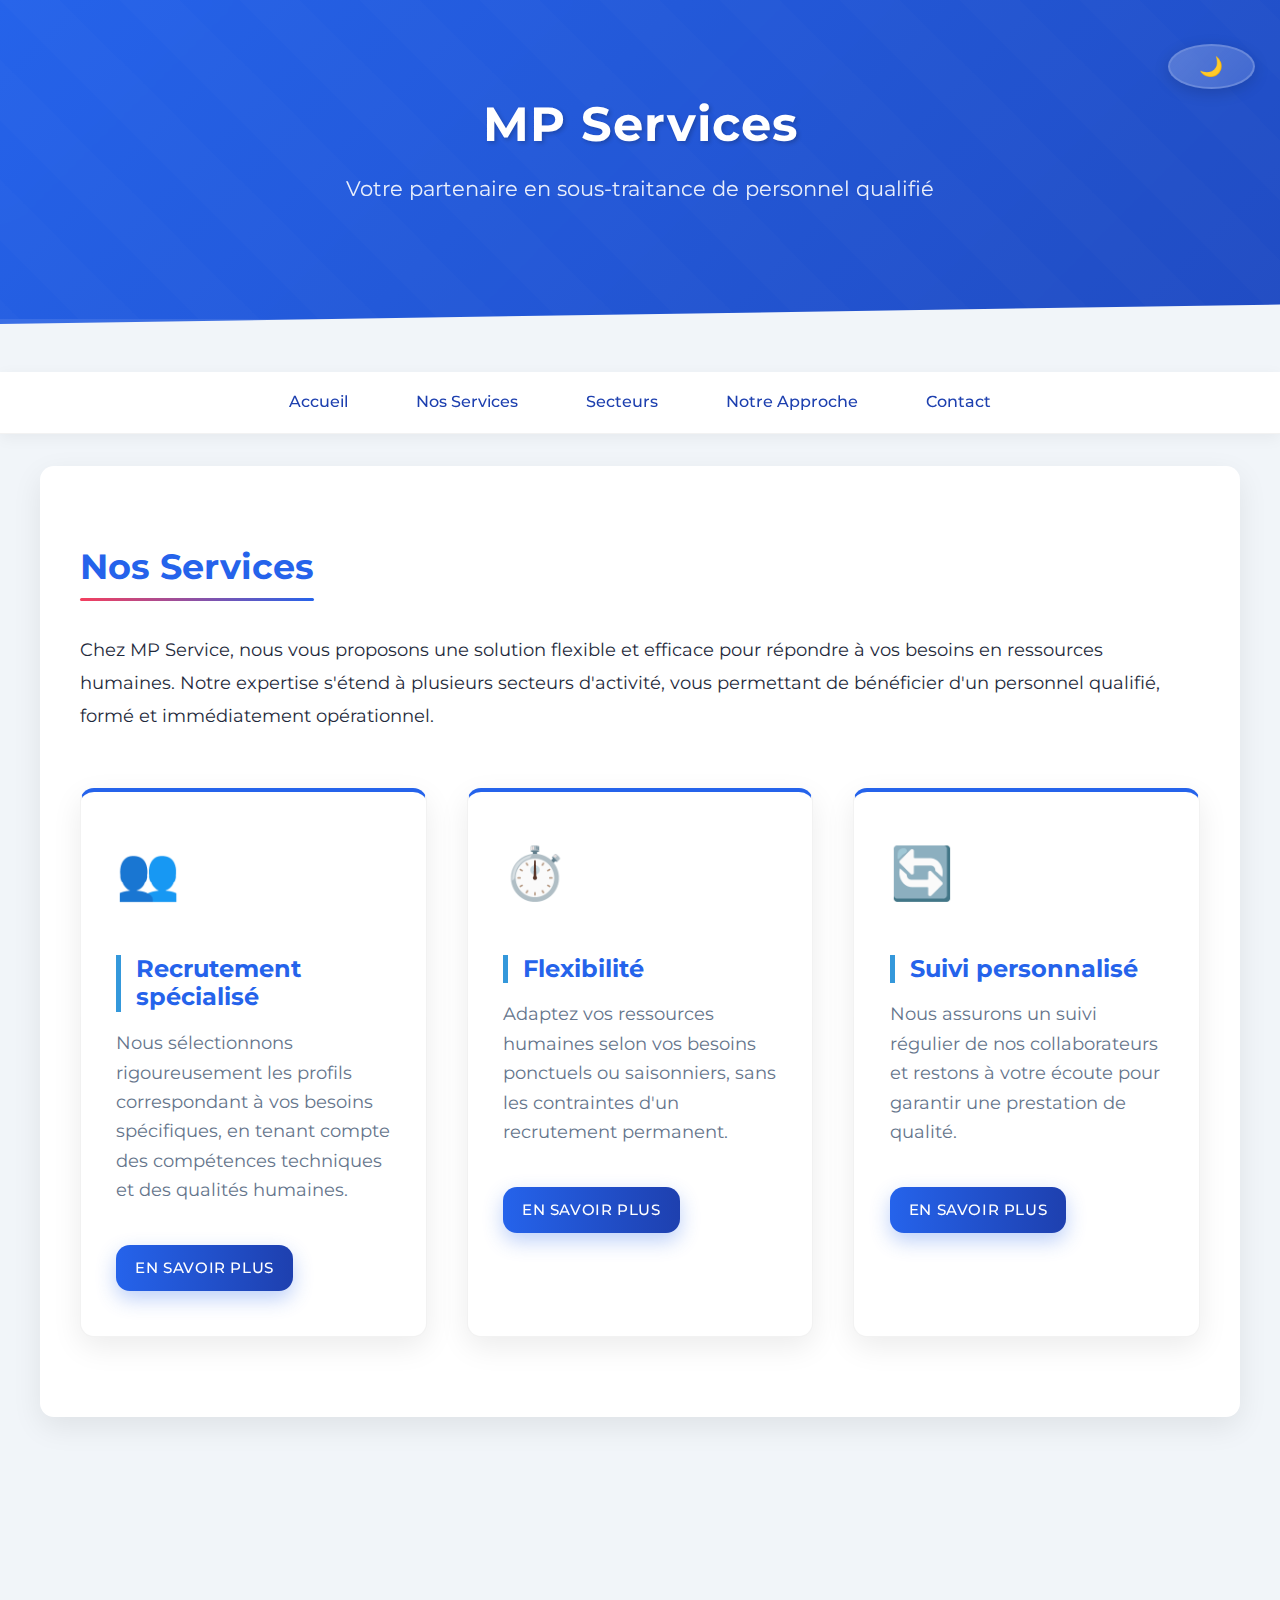
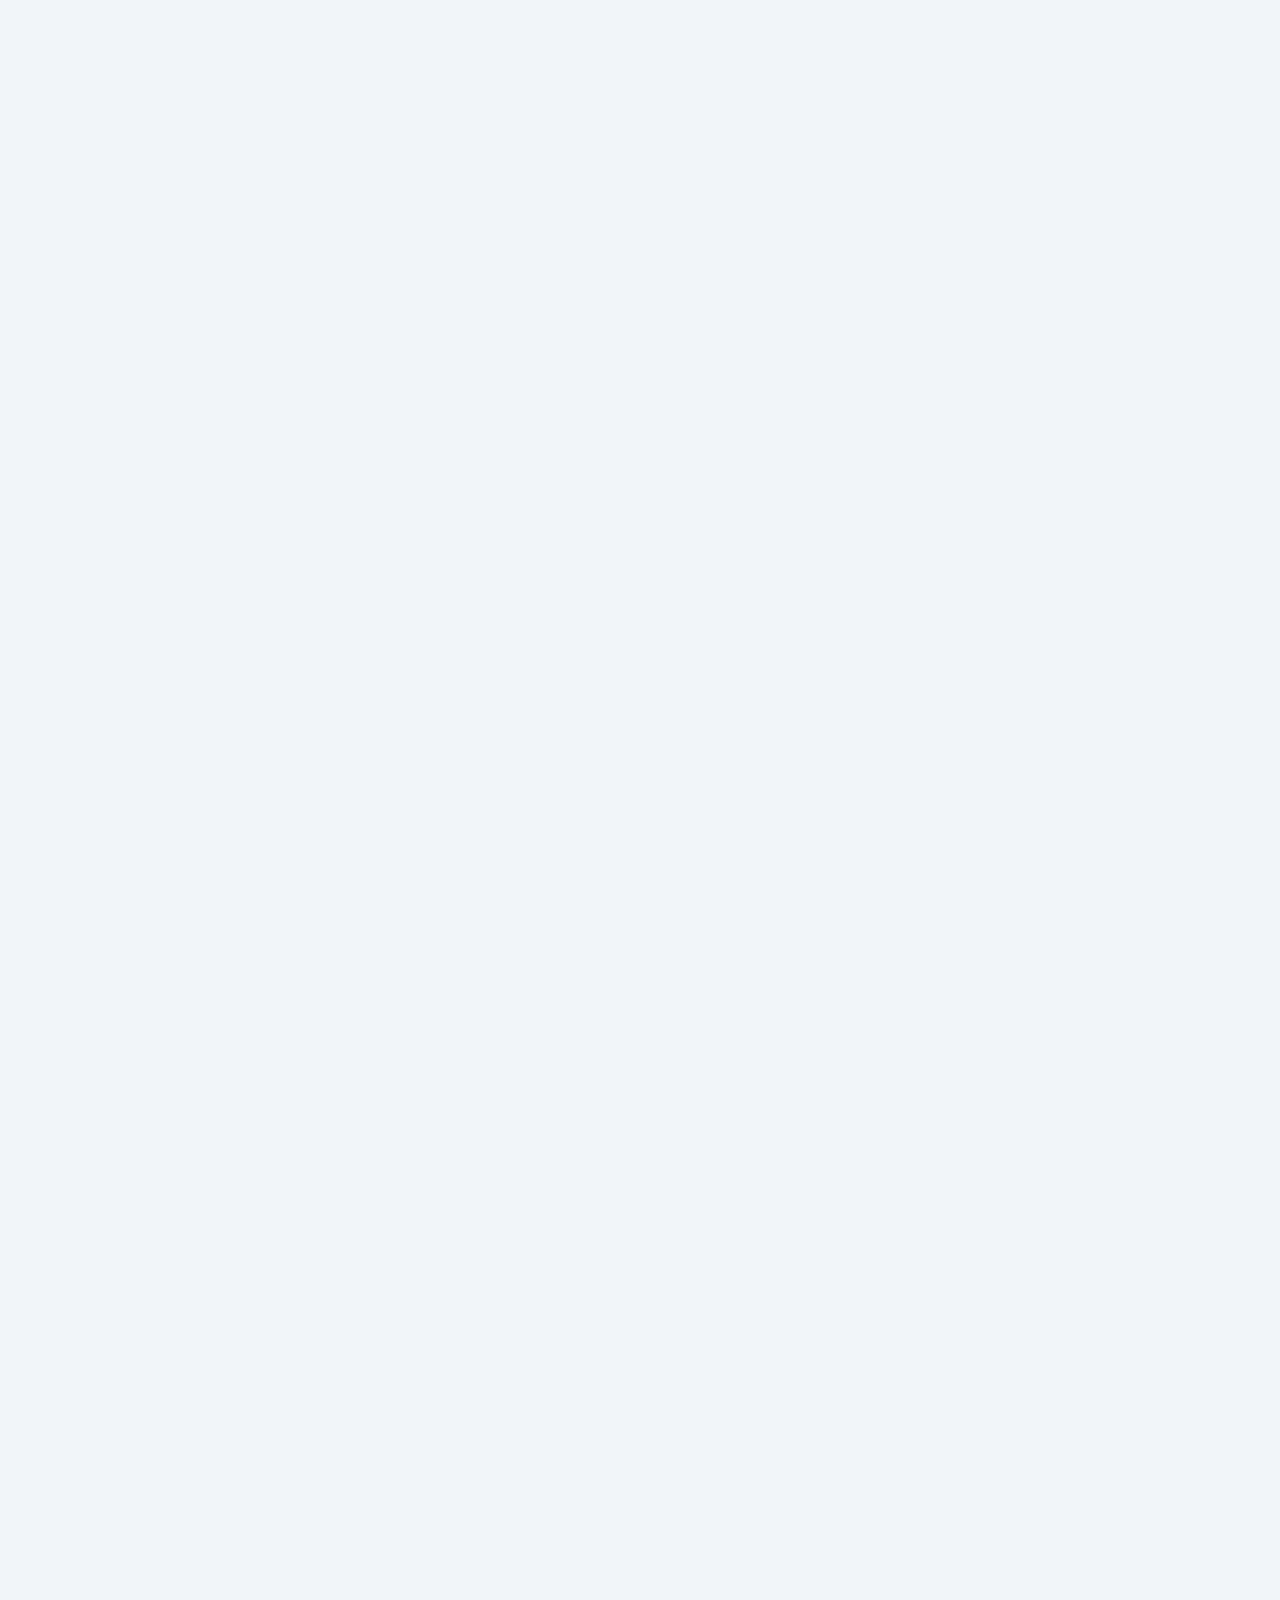
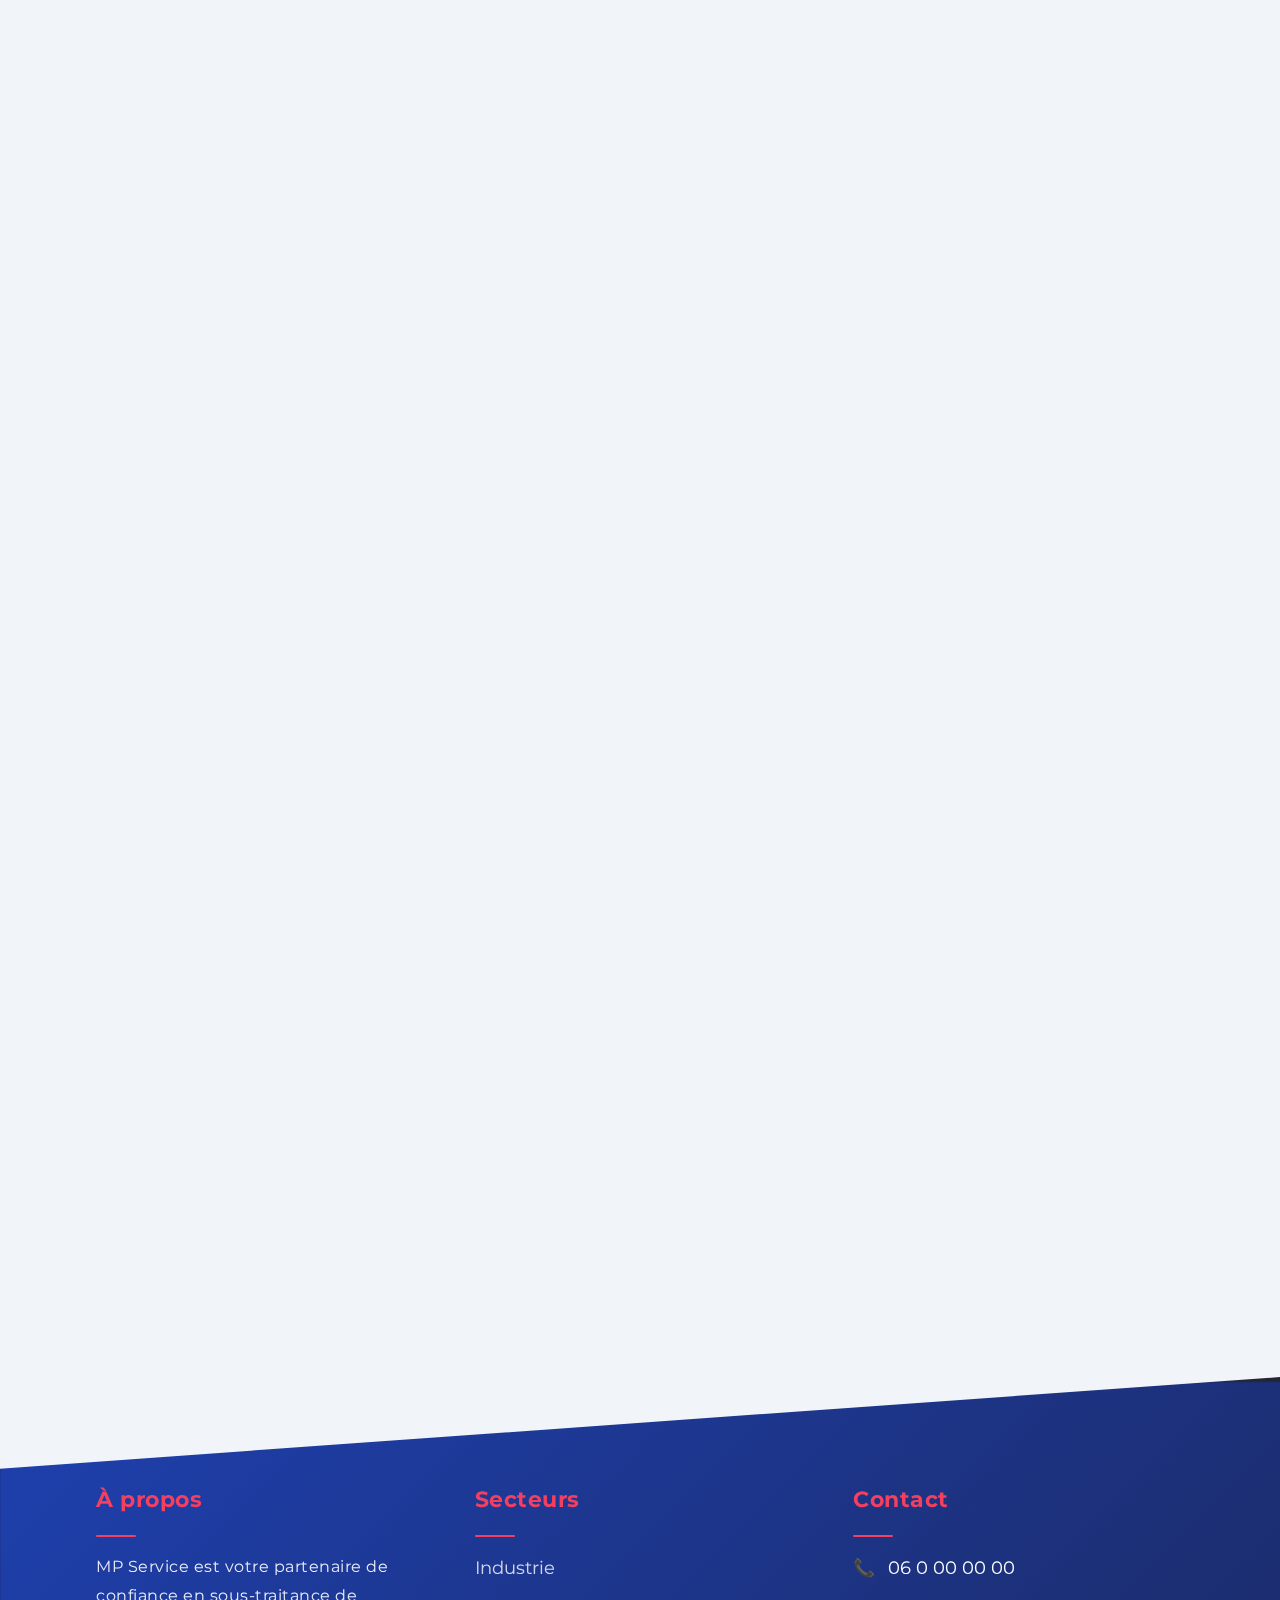
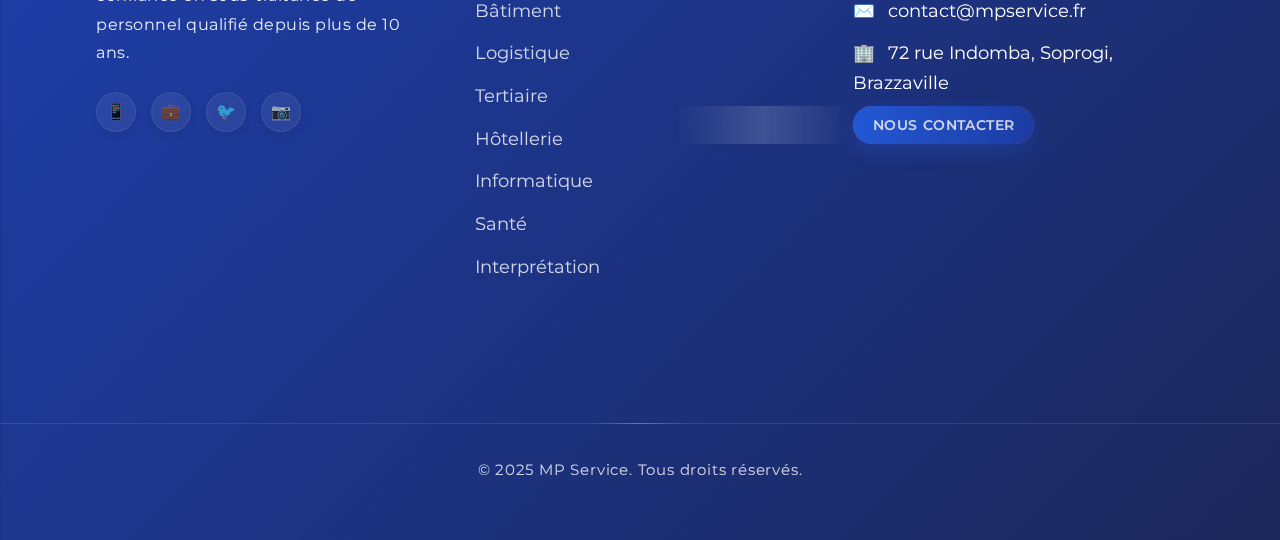
==== index.html @ f60fffe6 "Add files via upload" ====
<!DOCTYPE html>
<html lang="fr">
<head>
    <meta charset="UTF-8">
    <meta name="viewport" content="width=device-width, initial-scale=1.0">
    <title>MP Services - Sous-traitance de personnel</title>
    <link rel="preconnect" href="https://fonts.googleapis.com">
    <link rel="preconnect" href="https://fonts.gstatic.com" crossorigin>
    <link href="https://fonts.googleapis.com/css2?family=Montserrat:wght@400;500;700&display=swap" rel="stylesheet">
    <link rel="stylesheet" href="styles.css">
</head>
<body>
    <header>
        <button class="theme-toggle" aria-label="Basculer le thème">
            <span class="icon">🌙</span>
        </button>
        <h1>MP Services</h1>
        <p>Votre partenaire en sous-traitance de personnel qualifié</p>
    </header>
    
    <nav>
        <button class="menu-toggle">
            <span></span>
            <span></span>
            <span></span>
        </button>
        <div class="nav-links">
            <a href="index.html">Accueil</a>
            <a href="index.html#services">Nos Services</a>
            <a href="index.html#secteurs">Secteurs</a>
            <a href="index.html#approche">Notre Approche</a>
            <a href="contact.html">Contact</a>
        </div>
    </nav>
    
    <section id="services">
        <h2>Nos Services</h2>
        <p>Chez MP Service, nous vous proposons une solution flexible et efficace pour répondre à vos besoins en ressources humaines. Notre expertise s'étend à plusieurs secteurs d'activité, vous permettant de bénéficier d'un personnel qualifié, formé et immédiatement opérationnel.</p>
        
        <div class="card-container">
            <div class="card">
                <span class="card-icon">👥</span>
                <h3>Recrutement spécialisé</h3>
                <p>Nous sélectionnons rigoureusement les profils correspondant à vos besoins spécifiques, en tenant compte des compétences techniques et des qualités humaines.</p>
                <a href="contact.html" class="btn">En savoir plus</a>
            </div>
            
            <div class="card">
                <span class="card-icon">⏱️</span>
                <h3>Flexibilité</h3>
                <p>Adaptez vos ressources humaines selon vos besoins ponctuels ou saisonniers, sans les contraintes d'un recrutement permanent.</p>
                <a href="contact.html" class="btn">En savoir plus</a>
            </div>
            
            <div class="card">
                <span class="card-icon">🔄</span>
                <h3>Suivi personnalisé</h3>
                <p>Nous assurons un suivi régulier de nos collaborateurs et restons à votre écoute pour garantir une prestation de qualité.</p>
                <a href="contact.html" class="btn">En savoir plus</a>
            </div>
        </div>
    </section>
    
    <section id="secteurs">
        <h2>Secteurs d'intervention</h2>
        <p>Nous intervenons dans divers secteurs avec du personnel qualifié et formé selon les exigences spécifiques de chaque domaine d'activité.</p>
        
        <div class="card-container">
            <div class="card">
                <span class="card-icon">🏭</span>
                <h3>Industrie</h3>
                <p>Personnel qualifié pour tous vos besoins en production industrielle, maintenance et contrôle qualité.</p>
                <a href="industrie.html" class="btn">Découvrir</a>
            </div>
            
            <div class="card">
                <span class="card-icon">🏗️</span>
                <h3>Bâtiment</h3>
                <p>Professionnels du BTP pour vos chantiers, de la conception à la réalisation et finition.</p>
                <a href="batiment.html" class="btn">Découvrir</a>
            </div>
            
            <div class="card">
                <span class="card-icon">🚚</span>
                <h3>Logistique</h3>
                <p>Experts en logistique et transport pour optimiser votre chaîne d'approvisionnement.</p>
                <a href="logistique.html" class="btn">Découvrir</a>
            </div>
            
            <div class="card">
                <span class="card-icon">💼</span>
                <h3>Tertiaire</h3>
                <p>Personnel administratif et commercial pour renforcer vos équipes et développer votre activité.</p>
                <a href="tertiaire.html" class="btn">Découvrir</a>
            </div>
            
            <div class="card">
                <span class="card-icon">🍽️</span>
                <h3>Hôtellerie</h3>
                <p>Professionnels de l'hôtellerie et de la restauration pour un service de qualité.</p>
                <a href="hotellerie.html" class="btn">Découvrir</a>
            </div>
            
            <div class="card">
                <span class="card-icon">💻</span>
                <h3>Informatique</h3>
                <p>Experts en développement, administration système, support technique et cybersécurité.</p>
                <a href="informatique.html" class="btn">Découvrir</a>
            </div>
            
            <div class="card">
                <span class="card-icon">🏥</span>
                <h3>Santé</h3>
                <p>Personnel médical et paramédical qualifié pour répondre aux besoins du secteur de la santé.</p>
                <a href="sante.html" class="btn">Découvrir</a>
            </div>
            
            <div class="card">
                <span class="card-icon">🌐</span>
                <h3>Interprétation</h3>
                <p>Interprètes qualifiés pour tous vos besoins de communication multilingue et services linguistiques.</p>
                <a href="interprete.html" class="btn">Découvrir</a>
            </div>
        </div>
    </section>
    
    <section id="approche">
        <h2>Notre approche</h2>
        <p>Notre méthode de travail est basée sur l'écoute, la réactivité et la qualité de service pour vous garantir une satisfaction optimale.</p>
        
        <div class="card-container">
            <div class="card">
                <span class="card-icon">🔍</span>
                <h3>Analyse des besoins</h3>
                <p>Nous prenons le temps de comprendre vos exigences spécifiques, votre culture d'entreprise et vos attentes pour vous proposer les meilleurs profils.</p>
            </div>
            
            <div class="card">
                <span class="card-icon">👨‍💼</span>
                <h3>Sélection rigoureuse</h3>
                <p>Notre processus de recrutement comprend des entretiens approfondis, des tests de compétences et la vérification des références.</p>
            </div>
            
            <div class="card">
                <span class="card-icon">📊</span>
                <h3>Suivi et évaluation</h3>
                <p>Nous maintenons un contact régulier avec vous et nos collaborateurs pour assurer la qualité des prestations et ajuster si nécessaire.</p>
            </div>
        </div>
    </section>
    
    <section id="contact">
        <h2>Contactez-nous</h2>
        <p>Pour toute demande ou information, n'hésitez pas à <a href="contact.html">nous contacter</a>.</p>
    </section>
    
    <footer>
        <div class="footer-content">
            <div class="footer-column">
                <h3>À propos</h3>
                <p>MP Service est votre partenaire de confiance en sous-traitance de personnel qualifié depuis plus de 10 ans.</p>
                <div class="social-icons">
                    <a href="#" aria-label="Facebook">📱</a>
                    <a href="#" aria-label="LinkedIn">💼</a>
                    <a href="#" aria-label="Twitter">🐦</a>
                    <a href="#" aria-label="Instagram">📷</a>
                </div>
            </div>
            
            <div class="footer-column">
                <h3>Secteurs</h3>
                <ul>
                    <li><a href="industrie.html">Industrie</a></li>
                    <li><a href="batiment.html">Bâtiment</a></li>
                    <li><a href="logistique.html">Logistique</a></li>
                    <li><a href="tertiaire.html">Tertiaire</a></li>
                    <li><a href="hotellerie.html">Hôtellerie</a></li>
                    <li><a href="informatique.html">Informatique</a></li>
                    <li><a href="sante.html">Santé</a></li>
                    <li><a href="interprete.html">Interprétation</a></li>
                </ul>
            </div>
            
            <div class="footer-column">
                <h3>Contact</h3>
                <ul>
                    <li><span class="contact-icon">📞</span> 06 0 00 00 00</li>
                    <li><span class="contact-icon">✉️</span> contact@mpservice.fr</li>
                    <li><span class="contact-icon">🏢</span>  72 rue Indomba, Soprogi, Brazzaville</li>
                </ul>
                <a href="contact.html" class="btn footer-btn">Nous contacter</a>
            </div>
        </div>
        
        <div class="copyright">
            <p>&copy; 2025 MP Service. Tous droits réservés.</p>
        </div>
    </footer>
    
    <script src="script.js"></script>
</body>
</html>
---- styles.css ----
/* Variables pour les couleurs et transitions */
:root {
    /* Thème clair (par défaut) */
    --primary-color: #2563eb; /* Bleu plus vif et moderne */
    --primary-dark: #1e40af; /* Bleu foncé plus profond */
    --secondary-color: #f43f5e; /* Rose plus vif */
    --accent-color: #f8fafc; /* Fond légèrement plus clair */
    --text-color: #1e293b; /* Texte plus foncé pour meilleur contraste */
    --text-light: #64748b; /* Gris plus moderne */
    --white: #fff;
    --bg-color: #f1f5f9; /* Fond légèrement grisé pour plus de profondeur */
    --card-bg: #ffffff; /* Cartes blanches pour contraste */
    --mission-bg: #eff6ff; /* Bleu très pâle */
    --nav-bg: rgba(255, 255, 255, 0.98); /* Navigation plus opaque */
    --transition-speed: 0.4s; /* Transition légèrement plus lente pour plus d'élégance */
    --box-shadow: 0 10px 30px rgba(0,0,0,0.08); /* Ombre plus douce et plus étendue */
    --border-radius: 14px; /* Coins plus arrondis */
    --footer-bg: linear-gradient(135deg, var(--primary-dark), #0f172a); /* Dégradé plus dynamique */
    --card-hover-transform: translateY(-8px); /* Variable pour l'effet de survol */
    --button-gradient: linear-gradient(to right, var(--primary-color), var(--primary-dark)); /* Dégradé pour boutons */
}

/* Thème sombre */
[data-theme="dark"] {
    --primary-color: #3b82f6;
    --primary-dark: #1d4ed8;
    --secondary-color: #fb7185;
    --accent-color: #1e293b;
    --text-color: #f1f5f9;
    --text-light: #cbd5e1;
    --white: #0f172a;
    --bg-color: #0f172a;
    --card-bg: #1e293b;
    --mission-bg: #172554;
    --nav-bg: rgba(15, 23, 42, 0.98);
    --box-shadow: 0 10px 25px rgba(0,0,0,0.25);
    --footer-bg: linear-gradient(135deg, #0f172a, #020617);
    --button-gradient: linear-gradient(to right, var(--primary-color), #2563eb);
}

/* Animation de pulsation pour le logo */
@keyframes logoPulse {
    0% { transform: scale(1); }
    50% { transform: scale(1.03); }
    100% { transform: scale(1); }
}

/* Styles généraux avec animations */
* {
    box-sizing: border-box;
    margin: 0;
    padding: 0;
    transition: all var(--transition-speed) cubic-bezier(0.25, 0.1, 0.25, 1.0);
}

html {
    scroll-behavior: smooth;
}

::selection {
    background-color: var(--primary-color);
    color: white;
}

/* Ajoutez vos styles personnalisés ici */

/* Styles pour les pages de secteurs */
.services-container {
    display: grid;
    grid-template-columns: repeat(auto-fill, minmax(300px, 1fr));
    gap: 20px;
    margin: 30px 0;
}

.service-card {
    background-color: var(--card-bg);
    border-radius: 8px;
    padding: 30px;
    box-shadow: 0 4px 8px rgba(0,0,0,0.15);
    transition: transform 0.3s ease;
    margin-bottom: 25px;
}

.service-card:hover {
    transform: translateY(-5px);
}

.service-card h3 {
    color: #2c3e50;
    margin-top: 0;
    border-bottom: 2px solid #3498db;
    padding-bottom: 10px;
    margin-bottom: 15px;
}

.mission-examples, .advantages {
    display: grid;
    grid-template-columns: repeat(auto-fill, minmax(340px, 1fr));
    gap: 25px;
    margin: 30px 0 40px 0;
}

.mission, .advantage {
    background-color: var(--mission-bg);
    border-radius: 8px;
    padding: 25px;
    box-shadow: 0 4px 8px rgba(0,0,0,0.12);
}

.mission h4, .advantage h4 {
    color: #3498db;
    margin-top: 0;
    margin-bottom: 10px;
}

section h3 {
    color: #2c3e50;
    margin-top: 35px;
    margin-bottom: 20px;
    border-left: 5px solid #3498db;
    padding-left: 15px;
}

body {
    font-family: 'Montserrat', 'Segoe UI', Tahoma, Geneva, Verdana, sans-serif;
    line-height: 1.8;
    margin: 0;
    padding: 0;
    color: var(--text-color);
    background-color: var(--bg-color);
    overflow-x: hidden;
}

/* Typographie améliorée */
h1, h2, h3, h4, h5, h6 {
    font-weight: 700;
    line-height: 1.2;
    margin-bottom: 1.2rem;
}

h1 {
    font-size: 2.8rem;
}

h2 {
    font-size: 2.3rem;
    margin-bottom: 1.5rem;
}

h3 {
    font-size: 1.8rem;
}

h4 {
    font-size: 1.5rem;
}

p {
    margin-bottom: 1.5rem;
    font-size: 1.15rem;
}

/* En-tête avec animation améliorée */
header {
    background: linear-gradient(135deg, var(--primary-color), var(--primary-dark), #3730a3);
    color: var(--white);
    padding: 6rem 0 7rem;
    text-align: center;
    box-shadow: var(--box-shadow);
    position: relative;
    overflow: hidden;
    clip-path: polygon(0 0, 100% 0, 100% 94%, 0 100%);
    margin-bottom: 3rem;
    display: flex;
    flex-direction: column;
    align-items: center;
    justify-content: center;
    background-size: 300% 300%;
    animation: gradientAnimation 20s ease-in-out infinite;
    border-bottom: 5px solid rgba(255, 255, 255, 0.1);
}
.logo-container {
    margin-bottom: 1.5rem;
    animation: fadeInDown 1s ease-out;
    position: relative;
    z-index: 2;
    display: flex;
    justify-content: center;
    align-items: center;
}

.logo {
    width: 200px;
    height: auto;
    filter: drop-shadow(0px 4px 8px rgba(0,0,0,0.3));
    transition: all 0.4s cubic-bezier(0.175, 0.885, 0.32, 1.275);
    border-radius: 10px;
    animation: logoPulse 2s ease-in-out infinite;
}

.logo:hover {
    transform: scale(1.08) translateY(-5px);
    filter: drop-shadow(0px 8px 15px rgba(0,0,0,0.4));
}

header::before {
    content: '';
    position: absolute;
    top: 0;
    left: 0;
    width: 100%;
    height: 100%;
    background: linear-gradient(45deg, rgba(255,255,255,0.15) 25%, transparent 25%, transparent 50%, rgba(255,255,255,0.15) 50%, rgba(255,255,255,0.15) 75%, transparent 75%);
    background-size: 120px 120px;
    opacity: 0.12;
    animation: headerAnimation 80s linear infinite;
    backdrop-filter: blur(10px);
}

@keyframes headerAnimation {
    0% { background-position: 0 0; }
    100% { background-position: 1000px 0; }
}

@keyframes gradientAnimation {
    0% { background-position: 0% 30%; }
    50% { background-position: 100% 70%; }
    100% { background-position: 0% 30%; }
}

@keyframes float {
    0% { transform: translateY(0px); }
    50% { transform: translateY(-10px); }
    100% { transform: translateY(0px); }
}

header h1 {
    margin: 0;
    font-size: 3rem;
    letter-spacing: 1px;
    text-shadow: 2px 2px 4px rgba(0,0,0,0.2);
    transform: translateY(0);
    animation: fadeInDown 1s ease-out;
}

header p {
    margin: 1rem 0 0;
    font-size: 1.3rem;
    opacity: 0.9;
    max-width: 800px;
    margin-left: auto;
    margin-right: auto;
    animation: fadeInUp 1s ease-out;
}

@keyframes fadeInDown {
    from { opacity: 0; transform: translateY(-20px); }
    to { opacity: 1; transform: translateY(0); }
}

@keyframes fadeInUp {
    from { opacity: 0; transform: translateY(20px); }
    to { opacity: 1; transform: translateY(0); }
}

/* Navigation améliorée */
nav {
    display: flex;
    justify-content: center;
    flex-wrap: wrap;
    background: var(--nav-bg);
    padding: 1rem 0;
    position: sticky;
    top: 0;
    z-index: 100;
    box-shadow: 0 4px 15px rgba(0,0,0,0.05);
    border-bottom: 1px solid rgba(0,0,0,0.05);
    backdrop-filter: blur(10px);
}

/* Bouton de basculement du thème */
.theme-toggle {
    position: absolute;
    top: 25px;
    right: 25px;
    background: rgba(255, 255, 255, 0.15);
    border: 2px solid rgba(255, 255, 255, 0.2);
    border-radius: 50%;
    width: 45px;
    height: 45px;
    display: flex;
    align-items: center;
    justify-content: center;
    cursor: pointer;
    transition: all 0.4s cubic-bezier(0.175, 0.885, 0.32, 1.275);
    z-index: 10;
    color: var(--white);
    font-size: 1.2rem;
    box-shadow: 0 4px 15px rgba(0,0,0,0.15);
    backdrop-filter: blur(5px);
    overflow: hidden;
}

.theme-toggle::before {
    content: '';
    position: absolute;
    top: 0;
    left: 0;
    width: 100%;
    height: 100%;
    background: linear-gradient(135deg, rgba(255,255,255,0.2), transparent);
    opacity: 0.5;
    transition: opacity 0.4s ease;
}

.theme-toggle:hover {
    transform: scale(1.1) rotate(5deg);
    background: rgba(255, 255, 255, 0.25);
    box-shadow: 0 6px 20px rgba(0,0,0,0.2);
    border-color: rgba(255, 255, 255, 0.3);
}

.theme-toggle:hover::before {
    opacity: 0.8;
}

.theme-toggle .icon {
    transition: all 0.5s cubic-bezier(0.175, 0.885, 0.32, 1.275);
    transform-origin: center;
}

.theme-toggle:hover .icon {
    transform: rotate(360deg) scale(1.2);
}

/* Bouton hamburger pour mobile */
.menu-toggle {
    display: none;
    flex-direction: column;
    justify-content: space-between;
    width: 30px;
    height: 21px;
    background: transparent;
    border: none;
    cursor: pointer;
    padding: 0;
    z-index: 110;
}

.menu-toggle span {
    display: block;
    height: 3px;
    width: 100%;
    background-color: var(--primary-dark);
    border-radius: 3px;
    transition: all 0.3s ease;
}

.menu-toggle.active span:nth-child(1) {
    transform: translateY(9px) rotate(45deg);
}

.menu-toggle.active span:nth-child(2) {
    opacity: 0;
}

.menu-toggle.active span:nth-child(3) {
    transform: translateY(-9px) rotate(-45deg);
}

nav a {
    color: var(--primary-dark);
    text-decoration: none;
    padding: 0.7rem 1.5rem;
    margin: 0 0.5rem;
    border-radius: var(--border-radius);
    font-weight: 500;
    position: relative;
    overflow: hidden;
    transition: all 0.4s ease;
}

nav a::before {
    content: '';
    position: absolute;
    bottom: 0;
    left: 0;
    width: 0;
    height: 2px;
    background-color: var(--secondary-color);
    transition: all 0.3s ease;
}

nav a:hover {
    color: var(--secondary-color);
    transform: translateY(-2px);
}

nav a:hover::before {
    width: 100%;
}

nav a.active {
    color: var(--secondary-color);
    background-color: rgba(58, 110, 165, 0.05);
}

nav a.active::before {
    width: 100%;
}

/* Sections avec animations */
section {
    padding: 5rem 2.5rem;
    max-width: 1200px;
    margin: 2rem auto;
    opacity: 0;
    transform: translateY(20px);
    transition: opacity 0.6s ease, transform 0.6s ease;
    background-color: var(--white);
    border-radius: var(--border-radius);
    box-shadow: var(--box-shadow);
}

section.visible {
    opacity: 1;
    transform: translateY(0);
}

section h2 {
    color: var(--primary-color);
    padding-bottom: 0.8rem;
    margin-bottom: 2rem;
    position: relative;
    display: inline-block;
    font-size: 2.2rem;
}

section h2::after {
    content: '';
    position: absolute;
    bottom: 0;
    left: 0;
    width: 100%;
    height: 3px;
    background: linear-gradient(to right, var(--secondary-color), var(--primary-color));
    border-radius: 3px;
}

/* Formulaire de contact amélioré */
form {
    max-width: 800px;
    margin: 0 auto;
}

form div {
    margin-bottom: 1.5rem;
}

label {
    display: block;
    margin-bottom: 0.5rem;
    font-weight: 500;
    color: var(--text-color);
}

input, select, textarea {
    width: 100%;
    padding: 0.8rem;
    border: 1px solid #ddd;
    border-radius: 4px;
    font-family: inherit;
    font-size: 1rem;
    transition: border-color 0.3s, box-shadow 0.3s;
}

input:focus, select:focus, textarea:focus {
    outline: none;
    border-color: var(--primary-color);
    box-shadow: 0 0 0 3px rgba(0, 86, 179, 0.1);
}

button, .btn {
    background: var(--button-gradient);
    color: white;
    border: none;
    padding: 1.1rem 2.6rem;
    font-size: 1.1rem;
    border-radius: 50px; /* Boutons arrondis */
    cursor: pointer;
    transition: all 0.4s cubic-bezier(0.25, 0.1, 0.25, 1.0);
    font-weight: 600;
    letter-spacing: 0.6px;
    position: relative;
    overflow: hidden;
    z-index: 1;
    box-shadow: 0 8px 20px rgba(37, 99, 235, 0.3);
    margin-top: 1.2rem;
    text-transform: uppercase;
    font-size: 0.95rem;
    backdrop-filter: blur(5px);
}

button::before, .btn::before {
    content: '';
    position: absolute;
    top: 0;
    left: -100%;
    width: 100%;
    height: 100%;
    background: linear-gradient(90deg, transparent, rgba(255,255,255,0.2), transparent);
    transition: all 0.6s ease;
    z-index: -1;
}

button:hover, .btn:hover {
    background: var(--secondary-color);
    transform: translateY(-5px) scale(1.02);
    box-shadow: 0 10px 25px rgba(0,0,0,0.2);
}

button:hover::before, .btn:hover::before {
    left: 100%;
    animation: shine 1.5s infinite;
}

@keyframes shine {
    0% { left: -100%; }
    100% { left: 100%; }
}

button:active, .btn:active {
    transform: translateY(-2px);
    box-shadow: 0 5px 10px rgba(0,0,0,0.15);
}

/* Listes améliorées */
ul {
    list-style-type: none;
    padding-left: 0.5rem;
}

ul li {
    position: relative;
    padding-left: 2rem;
    margin-bottom: 1.2rem;
    line-height: 1.7;
    font-size: 1.1rem;
}

ul li::before {
    content: '✓';
    position: absolute;
    left: 0;
    color: var(--secondary-color);
    font-weight: bold;
    font-size: 1.2rem;
    background-color: rgba(255, 107, 107, 0.15);
    width: 26px;
    height: 26px;
    border-radius: 50%;
    display: flex;
    align-items: center;
    justify-content: center;
    line-height: 1;
}

/* Pied de page amélioré */
footer {
    background: linear-gradient(135deg, var(--primary-dark), #1a1a2e, #0f172a);
    color: var(--white);
    text-align: center;
    padding: 5rem 0 3.5rem;
    margin-top: 5rem;
    position: relative;
    clip-path: polygon(0 12%, 100% 0, 100% 100%, 0 100%);
    box-shadow: 0 -10px 30px rgba(0,0,0,0.1);
    border-top: 5px solid rgba(255, 255, 255, 0.05);
    background-size: 300% 300%;
    animation: footerGradient 20s ease-in-out infinite;
}

@keyframes footerGradient {
    0% { background-position: 0% 50%; }
    50% { background-position: 100% 50%; }
    100% { background-position: 0% 50%; }
}

footer p {
    margin: 0;
    opacity: 0.9;
    font-size: 1rem;
    letter-spacing: 0.5px;
}

.footer-content {
    display: flex;
    flex-wrap: wrap;
    justify-content: space-around;
    max-width: 1200px;
    margin: 0 auto 2rem;
    padding: 0 2rem;
}

.footer-column {
    flex: 1 1 250px;
    margin-bottom: 2rem;
    text-align: left;
    padding: 1.5rem;
    border-radius: var(--border-radius);
    transition: transform 0.4s ease, box-shadow 0.4s ease;
    position: relative;
    z-index: 1;
}

.footer-column:hover {
    transform: translateY(-8px);
    box-shadow: 0 10px 25px rgba(0,0,0,0.2);
    background: rgba(255, 255, 255, 0.05);
}

.footer-column h3 {
    color: var(--secondary-color);
    margin-bottom: 1.5rem;
    font-size: 1.4rem;
    position: relative;
    padding-bottom: 1rem;
    letter-spacing: 0.5px;
    transition: all 0.3s ease;
}

.footer-column h3::after {
    content: '';
    position: absolute;
    bottom: 0;
    left: 0;
    width: 40px;
    height: 3px;
    background: linear-gradient(to right, var(--secondary-color), transparent);
    border-radius: 3px;
    transition: width 0.4s ease, opacity 0.4s ease;
}

.footer-column:hover h3 {
    color: var(--white);
}

.footer-column:hover h3::after {
    width: 70px;
    opacity: 0.8;
}

.footer-column ul {
    padding: 0;
    margin: 0;
}

.footer-column ul li {
    padding-left: 0;
    margin-bottom: 0.8rem;
}

.footer-column ul li::before {
    display: none;
}

.contact-icon {
    display: inline-block;
    margin-right: 8px;
    font-size: 1.1rem;
}

.footer-btn {
    margin-top: 1.5rem;
    background-color: var(--secondary-color);
    font-size: 0.9rem;
    padding: 0.6rem 1.2rem;
}

.footer-btn:hover {
    background-color: var(--primary-color);
}

.footer-column a {
    color: var(--white);
    opacity: 0.8;
    text-decoration: none;
    transition: all 0.3s ease;
}

.footer-column a:hover {
    opacity: 1;
    color: var(--secondary-color);
    padding-left: 5px;
}

.social-icons {
    display: flex;
    gap: 15px;
    margin-top: 1.5rem;
    justify-content: flex-start;
}

.social-icons a {
    display: flex;
    align-items: center;
    justify-content: center;
    width: 40px;
    height: 40px;
    border-radius: 50%;
    background-color: rgba(255, 255, 255, 0.08);
    color: var(--white);
    transition: all 0.4s cubic-bezier(0.175, 0.885, 0.32, 1.275);
    position: relative;
    overflow: hidden;
    border: 1px solid rgba(255, 255, 255, 0.1);
    box-shadow: 0 4px 10px rgba(0,0,0,0.1);
}

.social-icons a:hover {
    background-color: var(--secondary-color);
    transform: translateY(-5px) rotate(8deg);
    box-shadow: 0 8px 20px rgba(0,0,0,0.2);
    border-color: var(--secondary-color);
}

.social-icons a::before {
    content: '';
    position: absolute;
    top: 0;
    left: -100%;
    width: 100%;
    height: 100%;
    background: linear-gradient(90deg, transparent, rgba(255,255,255,0.2), transparent);
    transition: all 0.6s ease;
}

.social-icons a:hover::before {
    left: 100%;
}

.copyright {
    margin-top: 2rem;
    padding-top: 1.5rem;
    border-top: 1px solid rgba(255, 255, 255, 0.1);

    position: relative;
    display: inline-block;
}

.footer-column h3::after {
    content: '';
    position: absolute;
    bottom: -8px;
    left: 0;
    width: 40px;
    height: 2px;
    background-color: var(--secondary-color);
}

.footer-column ul {
    list-style: none;
    padding: 0;
}

.footer-column ul li {
    margin-bottom: 0.8rem;
    padding-left: 0;
}

.footer-column ul li::before {
    display: none;
}

.contact-icon {
    display: inline-block;
    margin-right: 8px;
    font-size: 1.1rem;
}

.footer-btn {
    margin-top: 1.5rem;
    background-color: var(--secondary-color);
    font-size: 0.9rem;
    padding: 0.6rem 1.2rem;
}

.footer-btn:hover {
    background-color: var(--primary-color);
}

.footer-column a {
    color: var(--white);
    text-decoration: none;
    opacity: 0.8;
    transition: all 0.3s ease;
}

.footer-column a:hover {
    opacity: 1;
    color: var(--secondary-color);
    padding-left: 5px;
}

.copyright {
    width: 100%;
    text-align: center;
    padding-top: 2rem;
    border-top: 1px solid rgba(255,255,255,0.1);
    margin-top: 2.5rem;
    position: relative;
    z-index: 1;
}

.copyright::before {
    content: '';
    position: absolute;
    top: -1px;
    left: 50%;
    transform: translateX(-50%);
    width: 100px;
    height: 1px;
    background: linear-gradient(to right, transparent, var(--secondary-color), transparent);
    z-index: 2;
}

.copyright p {
    font-size: 0.95rem;
    letter-spacing: 0.8px;
    opacity: 0.8;
    transition: opacity 0.3s ease;
}

.copyright:hover p {
    opacity: 1;
}

/* Responsive design amélioré */
@media (max-width: 992px) {
    header h1 {
        font-size: 2.6rem;
    }
    
    section {
        padding: 4.5rem 2rem;
    }
}

@media (max-width: 768px) {
    header h1 {
        font-size: 2.2rem;
    }
    
    header p {
        font-size: 1.2rem;
    }
    
    .menu-toggle {
        display: flex;
        position: absolute;
        top: 1rem;
        right: 1rem;
    }
    
    nav {
        flex-direction: column;
        align-items: center;
        padding: 0.5rem 0;
        position: relative;
    }
    
    .nav-links {
        display: flex;
        flex-direction: column;
        width: 100%;
        max-height: 0;
        overflow: hidden;
        transition: max-height 0.5s ease;
    }
    
    .nav-links.active {
        max-height: 300px;
    }
    
    nav a {
        margin: 0.3rem 0;
        display: block;
        width: 90%;
        text-align: center;
        opacity: 0;
        transform: translateY(-10px);
        transition: opacity 0.3s ease, transform 0.3s ease;
    }
    
    .nav-links.active a {
        opacity: 1;
        transform: translateY(0);
        transition-delay: 0.2s;
    }
    
    section {
        padding: 3rem 1rem;
    }
    
    .card-container {
        gap: 1.5rem;
    }
    
    .card {
        flex: 1 1 100%;
        max-width: 100%;
    }
    
    .footer-column {
        flex: 1 1 100%;
        text-align: center;
    }
    
    .footer-column h3::after {
        left: 50%;
        transform: translateX(-50%);
    }
}

@media (max-width: 576px) {
    header {
        padding: 2.2rem 0;
    }
    
    header h1 {
        font-size: 2rem;
    }
    
    section h2 {
        font-size: 1.7rem;
    }
    
    .card {
        padding: 2rem;
        min-height: 340px;
    }
}

/* Animations supplémentaires */
.fade-in {
    animation: fadeIn 1s ease-in-out;
}

@keyframes fadeIn {
    from { opacity: 0; }
    to { opacity: 1; }
}

/* Effet de survol sur les sections */
section:hover {
    transform: translateY(-5px);
    box-shadow: 0 15px 30px rgba(0,0,0,0.1);
}

/* Cartes pour les services et secteurs */
.card-container {
    display: flex;
    flex-wrap: wrap;
    gap: 2.5rem;
    justify-content: center;
    margin-top: 3.5rem;
}

.card {
    background-color: var(--card-bg);
    padding: 2.5rem;
    min-height: 380px;
    border-radius: var(--border-radius);
    box-shadow: var(--box-shadow);
    padding: 2.2rem;
    flex: 1 1 300px;
    max-width: 350px;
    transition: all 0.4s ease;
    position: relative;
    overflow: hidden;
    border: 1px solid rgba(0,0,0,0.05);
    border-top: 4px solid var(--primary-color);
}

.card:hover {
    transform: translateY(-10px);
    box-shadow: 0 20px 30px rgba(0,0,0,0.15);
}

.card h3 {
    color: var(--primary-color);
    margin-bottom: 1rem;
    font-size: 1.5rem;
}

.card-icon {
    font-size: 3.2rem;
    color: var(--secondary-color);
    margin-bottom: 1.2rem;
    display: block;
}

.card p {
    color: var(--text-light);
    line-height: 1.6;
}

.card .btn {
    display: inline-block;
    margin-top: 1rem;
    padding: 0.6rem 1.2rem;
    background-color: var(--primary-color);
    color: var(--white);
    border-radius: var(--border-radius);
    text-decoration: none;
    font-weight: 500;
    transition: all 0.3s ease;
}

.card .btn:hover {
    background-color: var(--secondary-color);
    transform: translateY(-2px);
}
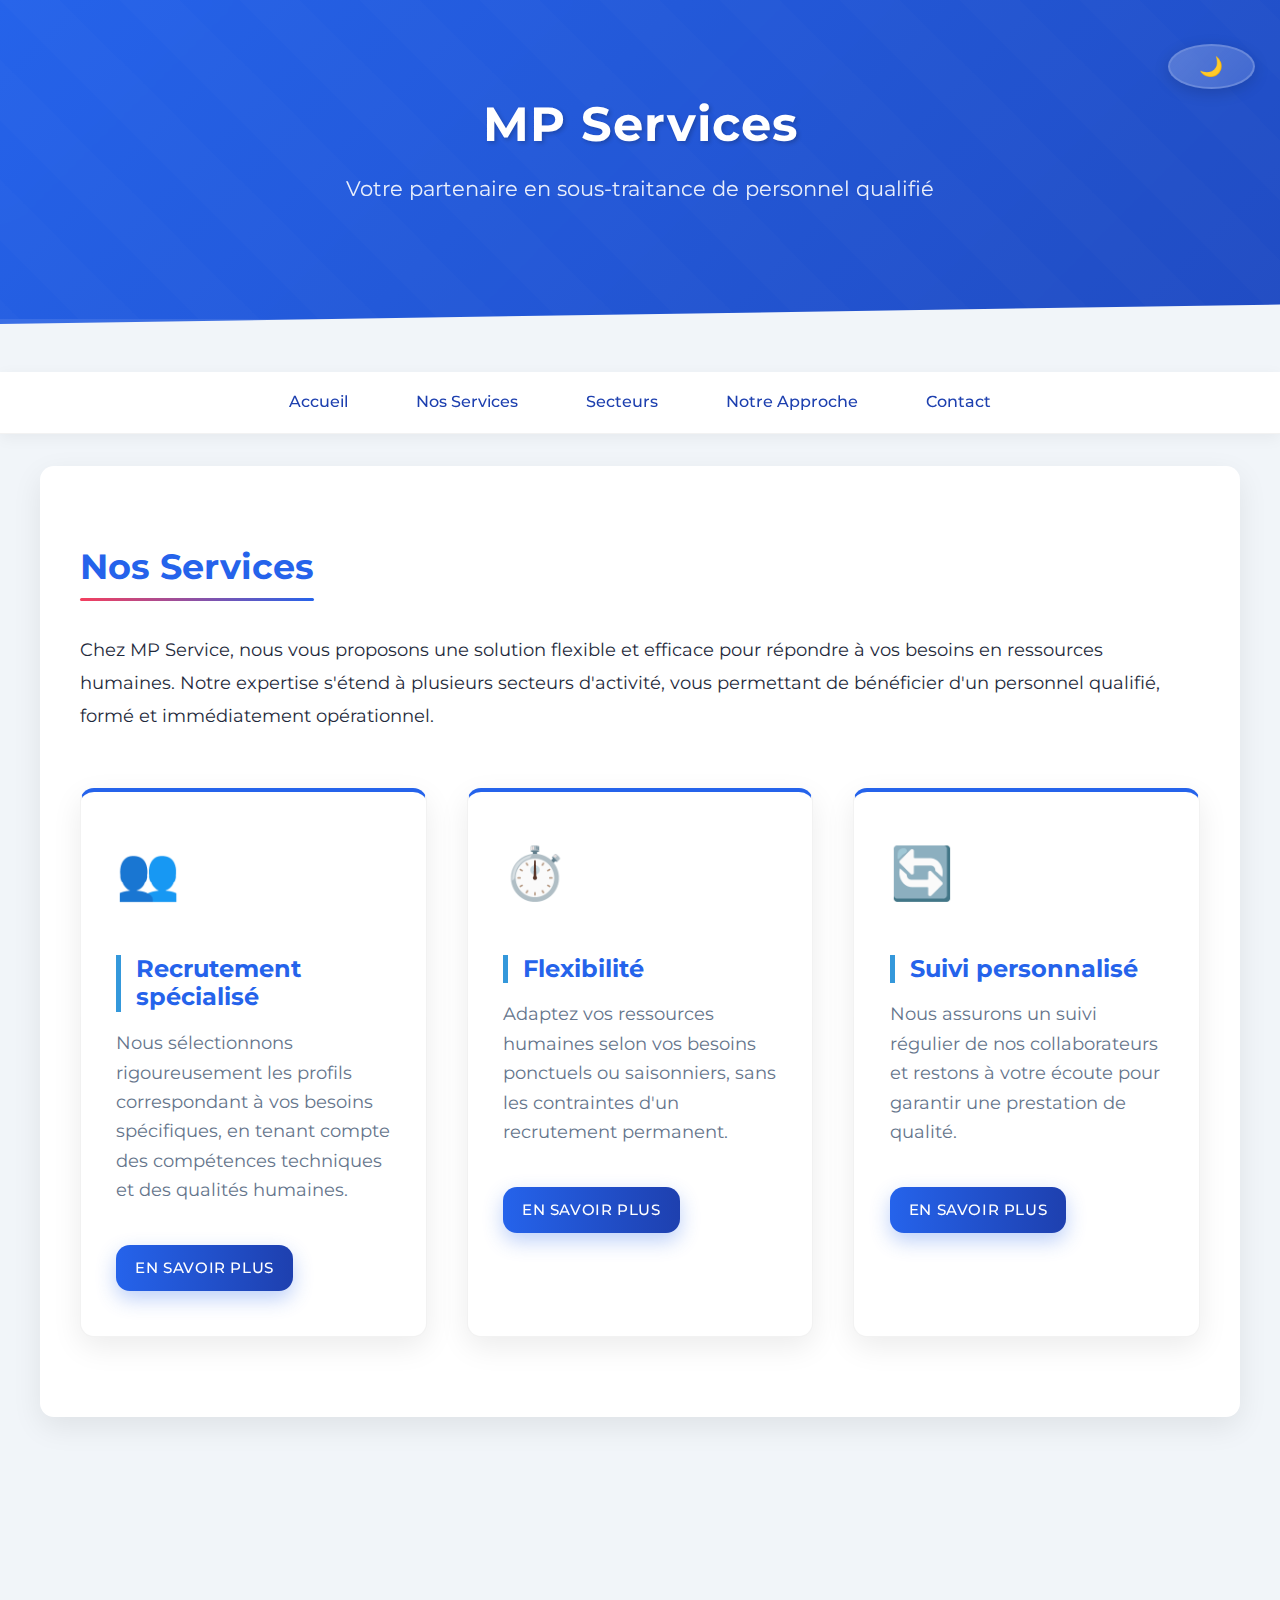
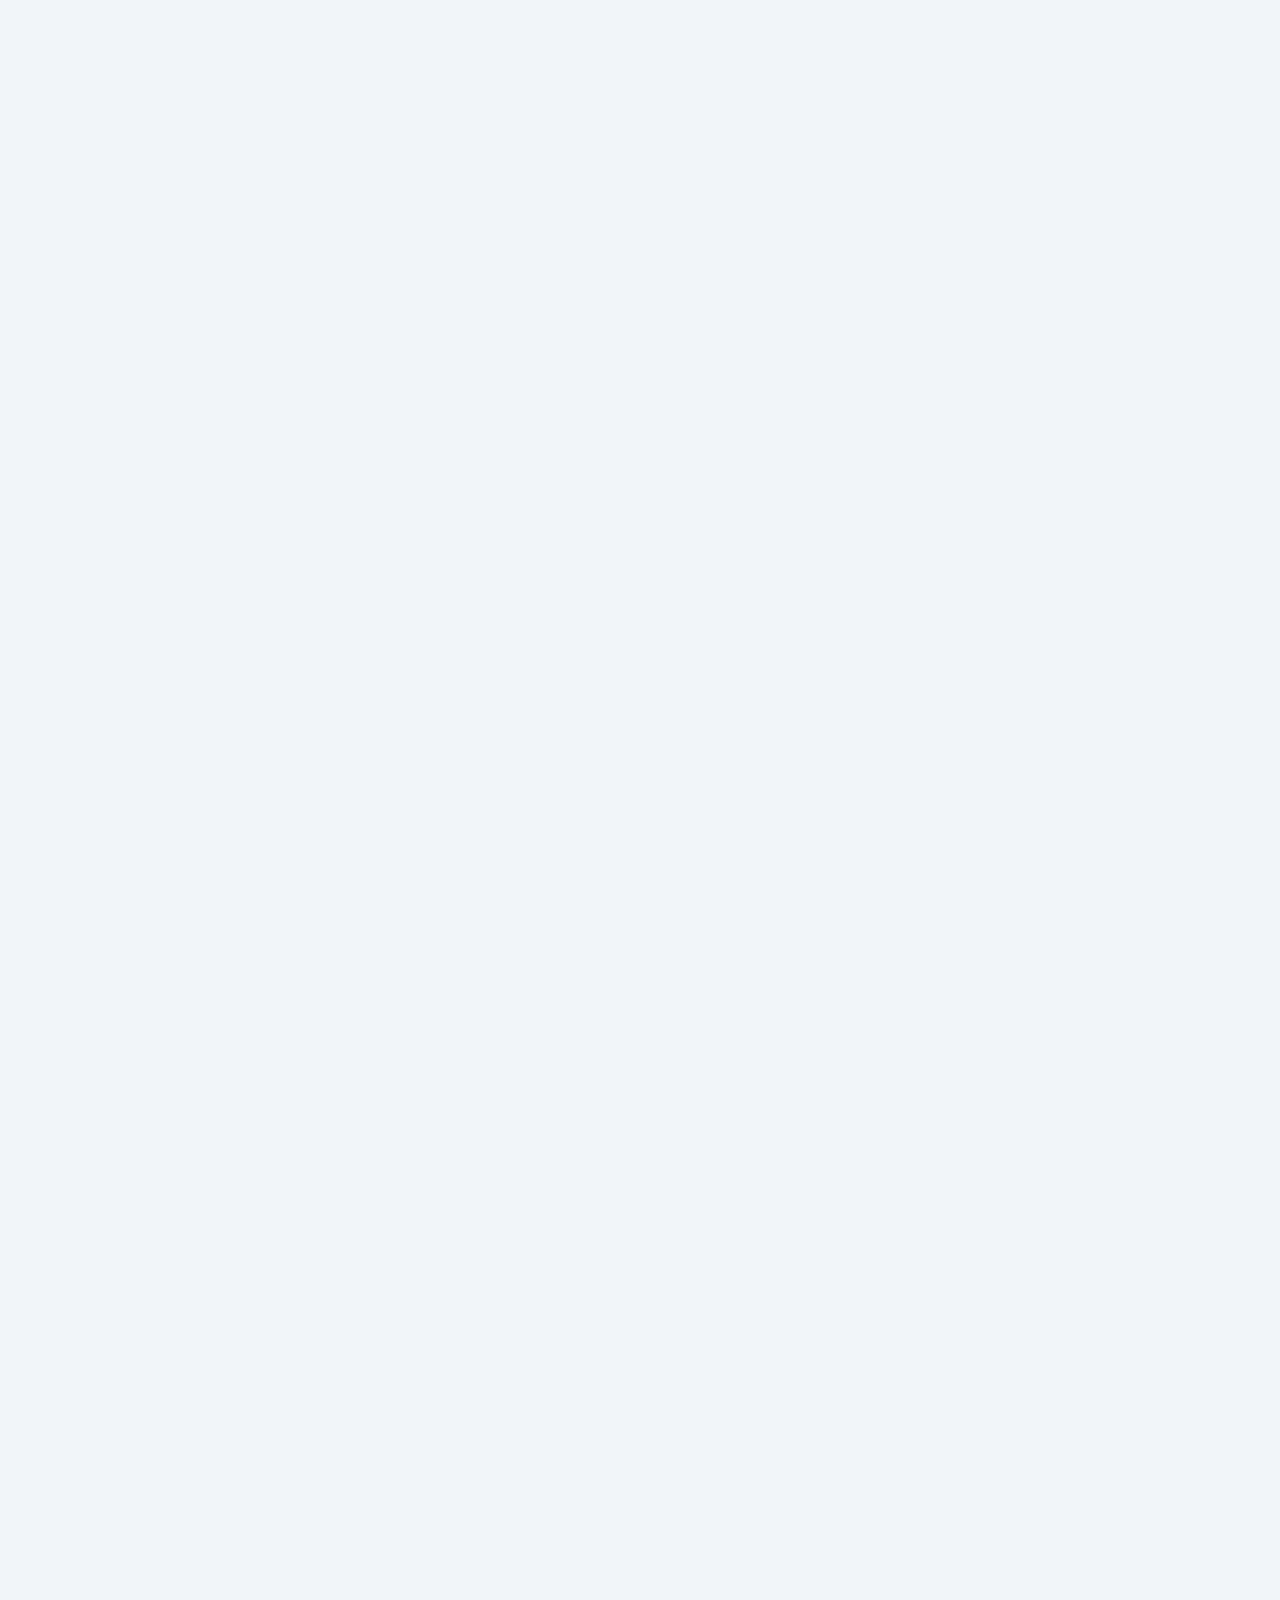
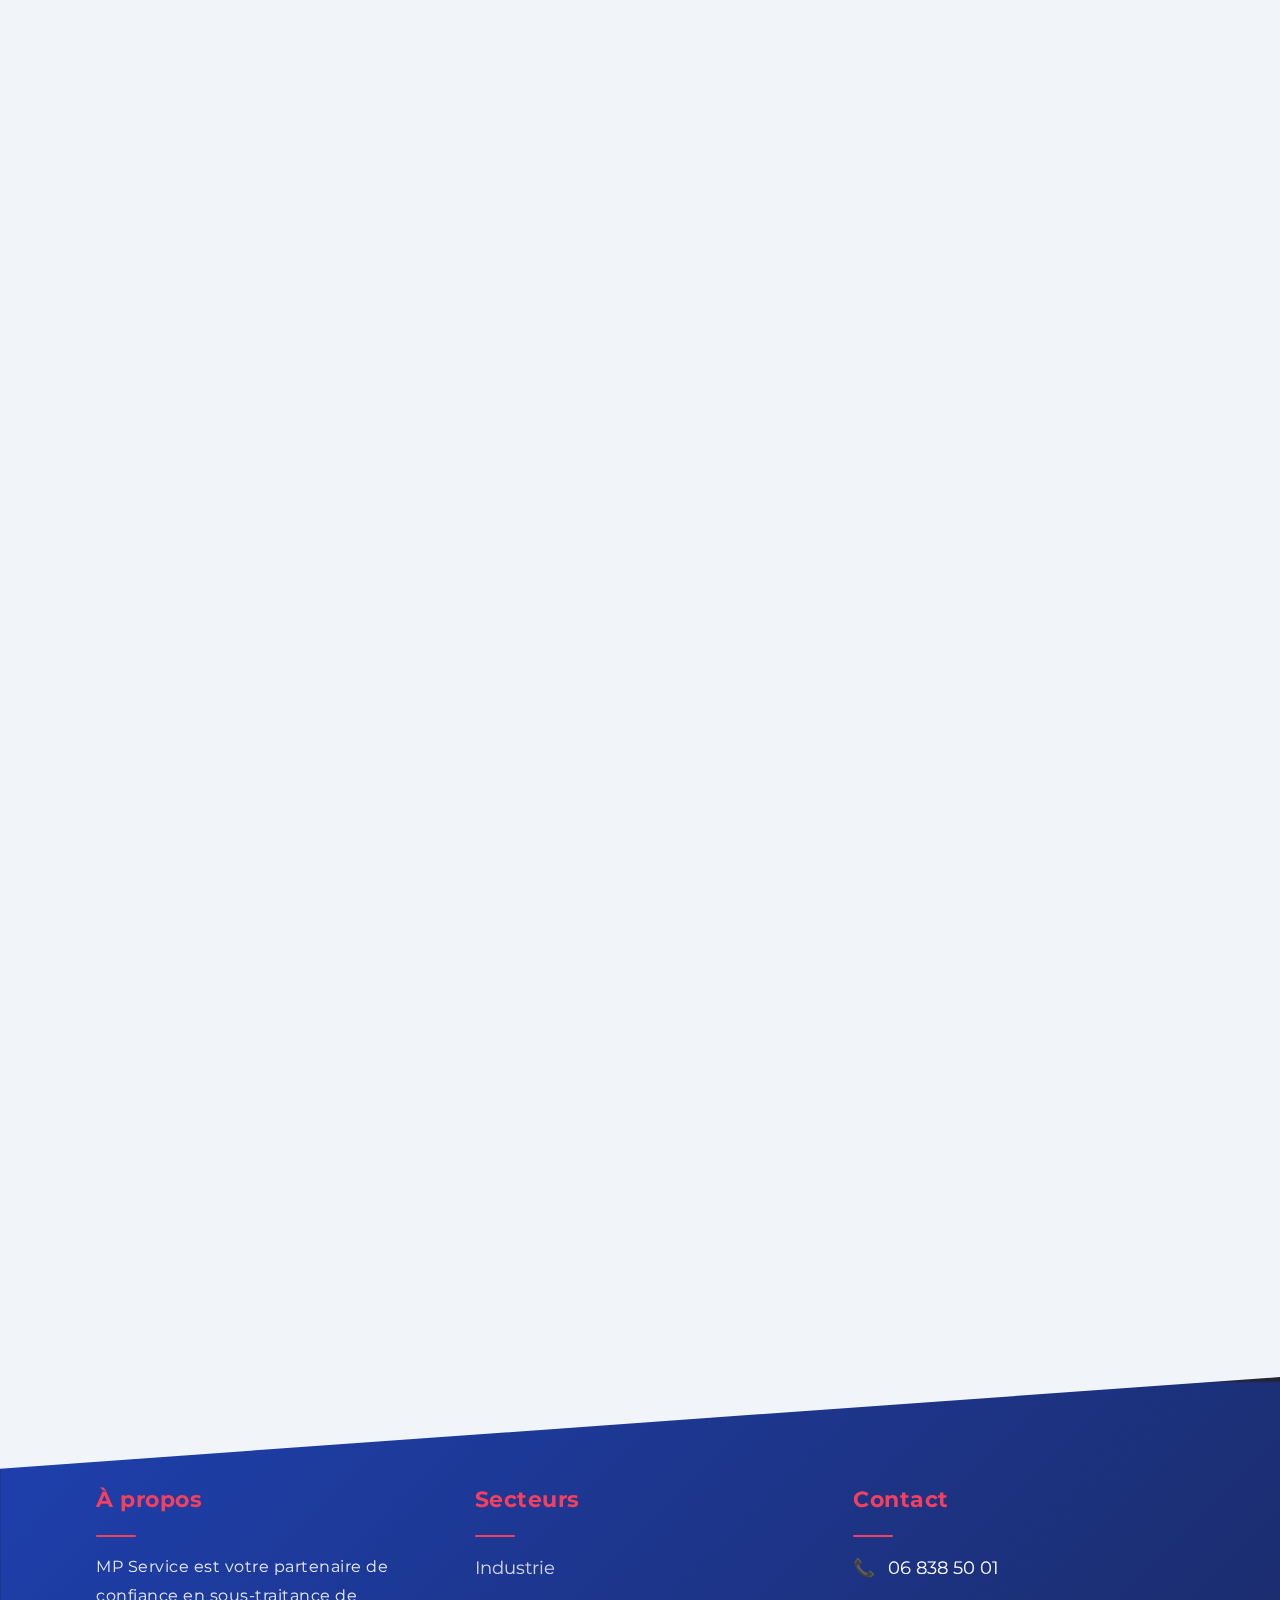
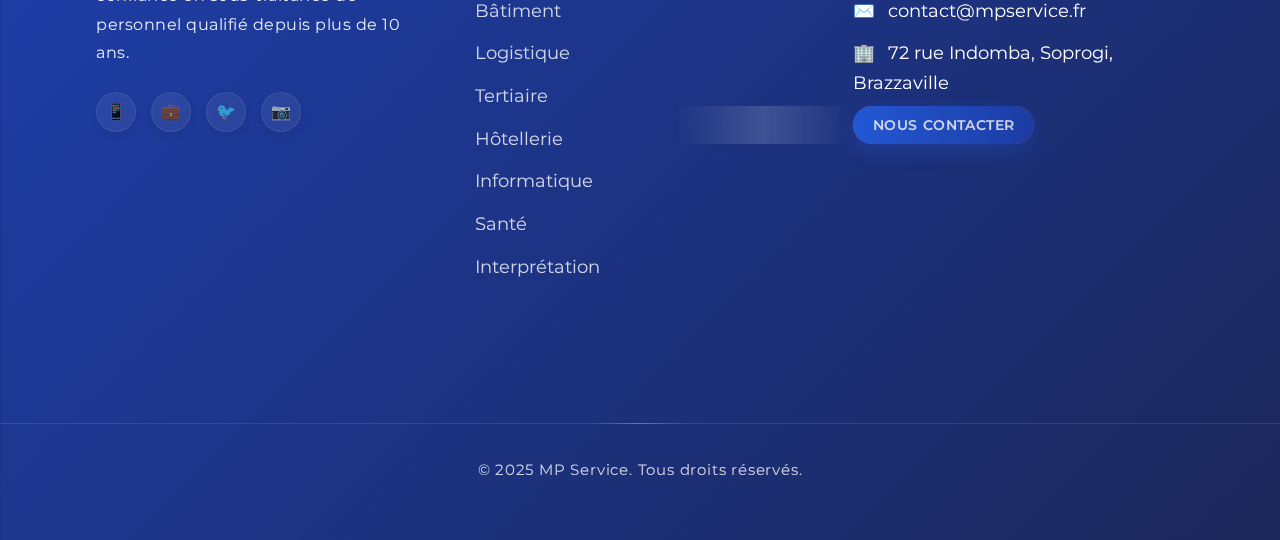
==== commit df52de6b: "index.html" ====
--- a/index.html
+++ b/index.html
@@ -184,7 +184,7 @@
             <div class="footer-column">
                 <h3>Contact</h3>
                 <ul>
-                    <li><span class="contact-icon">📞</span> 06 0 00 00 00</li>
+                    <li><span class="contact-icon">📞</span> 06 838 50 01</li>
                     <li><span class="contact-icon">✉️</span> contact@mpservice.fr</li>
                     <li><span class="contact-icon">🏢</span>  72 rue Indomba, Soprogi, Brazzaville</li>
                 </ul>
@@ -199,4 +199,4 @@
     
     <script src="script.js"></script>
 </body>
-</html>+</html>
